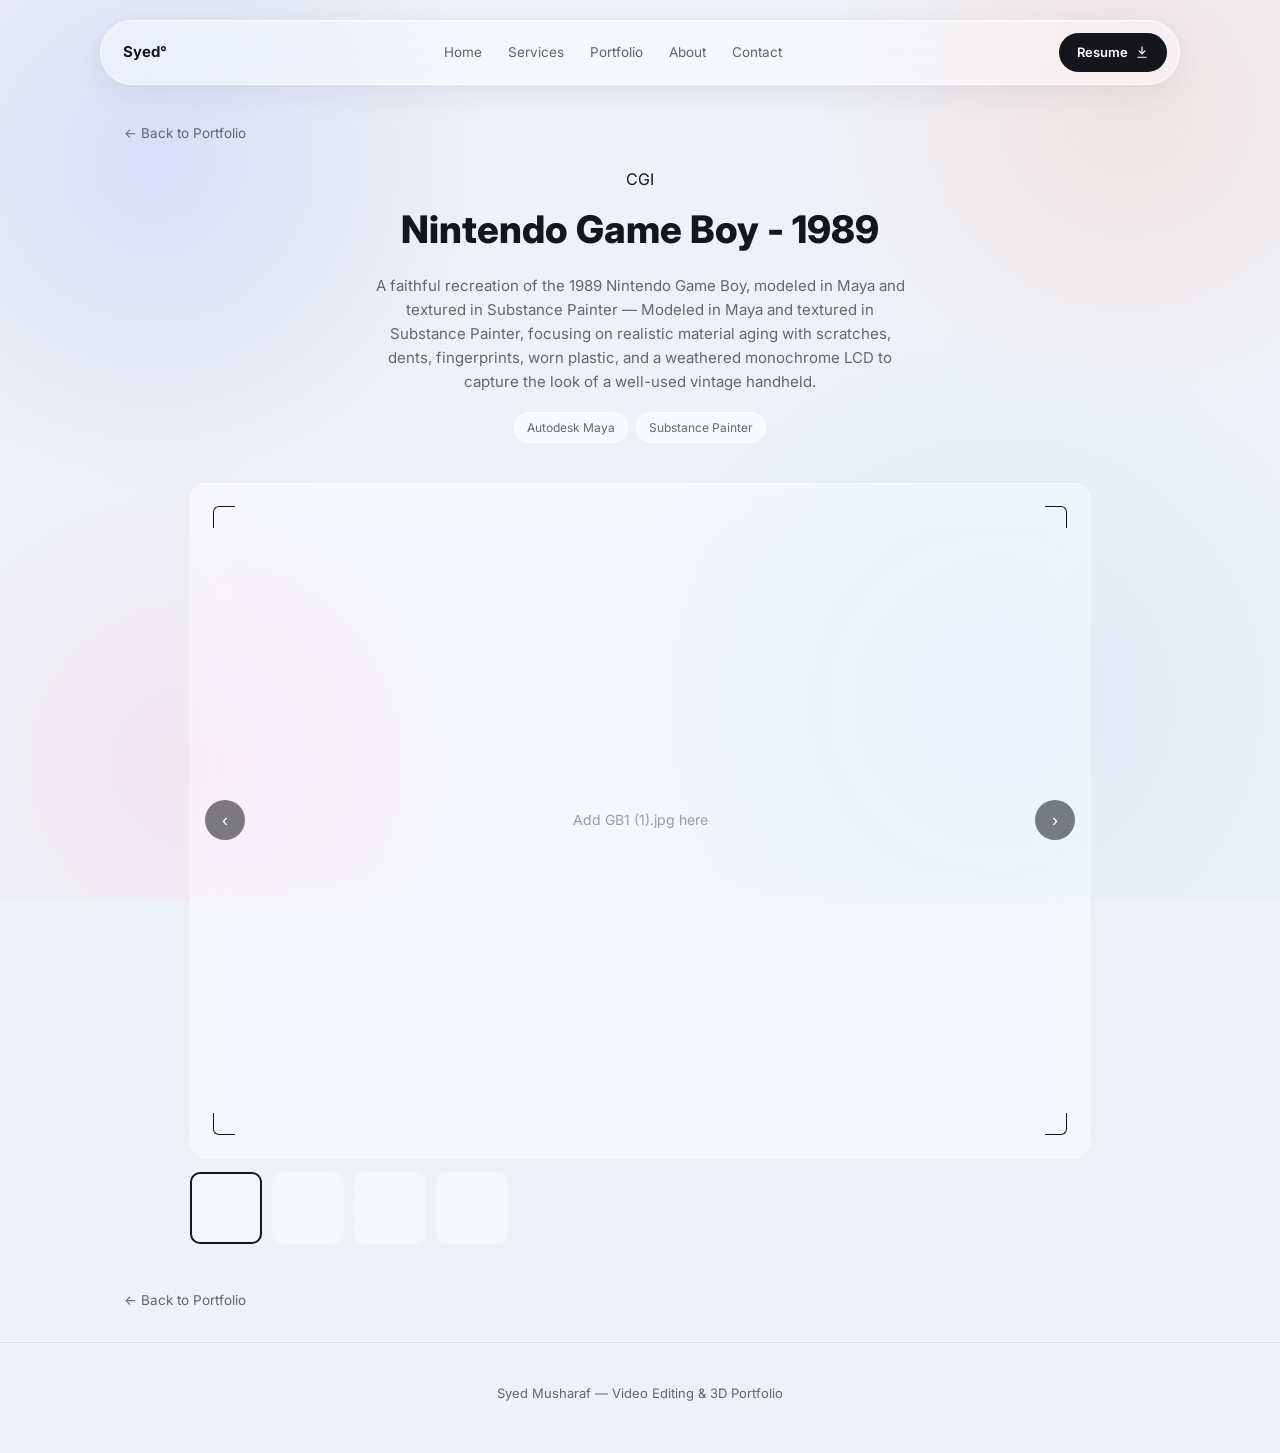
==== project-cgi-01.html @ 4d1d4b52 "Initial portfolio" ====
<!DOCTYPE html>
<html lang="en">
<head>
<meta charset="UTF-8">
<meta name="viewport" content="width=device-width, initial-scale=1.0">
<title>Project 01 — CGI | Syed Musharaf</title>
<meta name="description" content="A CGI project by Syed Musharaf — video editor and 3D artist working across India and Dubai.">
<link rel="preconnect" href="https://fonts.googleapis.com">
<link rel="preconnect" href="https://fonts.gstatic.com" crossorigin>
<link href="https://fonts.googleapis.com/css2?family=Inter:wght@400;500;600;700;800&display=swap" rel="stylesheet">
<link rel="stylesheet" href="site.css">
</head>
<body data-project-id="cgi-01">

<div class="nav-shell">
  <div class="nav">
    <span class="logo">Syed°</span>
    <nav class="nav-links">
      <a href="index.html#hero">Home</a>
      <a href="index.html#services">Services</a>
      <a href="index.html#work">Portfolio</a>
      <a href="index.html#about">About</a>
      <a href="index.html#contact">Contact</a>
    </nav>
    <a class="nav-cta" href="resume.pdf" download>
      Resume
      <svg width="14" height="14" viewBox="0 0 24 24" fill="none" stroke="currentColor" stroke-width="2" stroke-linecap="round" stroke-linejoin="round"><path d="M12 3v12"/><path d="M7 10l5 5 5-5"/><path d="M5 21h14"/></svg>
    </a>
  </div>
</div>

<div class="wrap">
  <a class="back-link" href="index.html#cgi">&larr; Back to Portfolio</a>

  <div class="project-header">
    <div class="eyebrow-c" id="project-category">CGI</div>
    <h1 id="project-title">Loading…</h1>
    <p class="desc" id="project-desc"></p>
    <div class="software-tags" id="project-software"></div>
  </div>

  <div class="gallery">
    <div class="gallery-main" id="gallery-main"></div>
    <div class="thumb-strip" id="thumb-strip"></div>
  </div>

  <a class="back-link back-link-bottom" href="index.html#cgi">&larr; Back to Portfolio</a>
</div>

<footer>Syed Musharaf — Video Editing &amp; 3D Portfolio</footer>

<script src="projects-data.js"></script>
<script src="gallery.js"></script>
</body>
</html>
---- site.css ----
:root{
  --bg: #eef1f6;
  --ink: #14161b;
  --muted: #63666e;
  --line: rgba(20,22,27,0.09);
  --card: #ffffff;
  --pill: #14161b;
  --accent: #6d7bff;
  --accent-2: #ff9a76;
  --placeholder: rgba(255,255,255,0.45);
  --placeholder-text: #9a9ca3;

  --glass: rgba(255,255,255,0.42);
  --glass-strong: rgba(255,255,255,0.65);
  --glass-border: rgba(255,255,255,0.65);
  --glass-blur: 22px;
}
*{ box-sizing: border-box; }
html{ background: var(--bg); }
body{
  margin:0;
  color: var(--ink);
  font-family: 'Inter', sans-serif;
  line-height: 1.6;
  -webkit-font-smoothing: antialiased;
  background:
    radial-gradient(560px circle at 12% 18%, rgba(109,123,255,0.16), transparent 60%),
    radial-gradient(520px circle at 88% 12%, rgba(255,154,118,0.14), transparent 60%),
    radial-gradient(650px circle at 78% 78%, rgba(120,190,255,0.14), transparent 60%),
    radial-gradient(520px circle at 15% 85%, rgba(255,150,190,0.12), transparent 60%),
    var(--bg);
  background-attachment: fixed;
  background-repeat: no-repeat;
}
a{ color:inherit; text-decoration:none; }
.wrap{ max-width: 1080px; margin: 0 auto; padding: 0 24px; }

/* ---------- Floating glass pill nav ---------- */
.nav-shell{
  position: sticky;
  top: 0;
  z-index: 100;
  background: transparent;
  padding: 20px 24px 10px;
}
.nav{
  max-width: 1080px; margin: 0 auto;
  background: var(--glass);
  -webkit-backdrop-filter: blur(var(--glass-blur)) saturate(160%);
  backdrop-filter: blur(var(--glass-blur)) saturate(160%);
  border: 1px solid var(--glass-border);
  box-shadow: 0 8px 32px rgba(31,41,74,0.08);
  border-radius: 999px;
  padding: 12px 12px 12px 22px;
  display:flex; align-items:center; justify-content: space-between;
  color: var(--ink);
}
.logo{ font-weight: 700; font-size: 15px; }
.nav-links{ display:flex; gap: 26px; }
.nav-links a{ font-size: 13.5px; color: rgba(20,22,27,0.65); }
.nav-links a:hover{ color: var(--ink); }
.nav-cta{
  background: var(--pill); color: #fff;
  font-size: 13px; font-weight: 600;
  padding: 9px 18px; border-radius: 999px;
  white-space: nowrap;
  display:flex; align-items:center; gap: 7px;
}
.nav-cta svg{ flex-shrink:0; }
@media (max-width: 760px){ .nav-links{ display:none; } }

/* ---------- Hero (glass panel) ---------- */
#hero{ padding: 10px 24px 0; }
#hero{ position: relative; }
.hero-blobs{
  position: absolute;
  inset: -40px;
  z-index: 0;
  overflow: hidden;
  border-radius: 28px;
  pointer-events: none;
}
.hero-card{ position: relative; z-index: 1; }
.blob{
  position: absolute;
  border-radius: 50%;
  filter: blur(50px);
  opacity: 0.4;
  animation: blobFloat 11s ease-in-out infinite;
}
.blob-a{
  width: 220px; height: 220px;
  background: radial-gradient(circle at 30% 30%, rgba(109,123,255,0.6), transparent 70%);
  top: -50px; left: 8%;
}
.blob-b{
  width: 260px; height: 260px;
  background: radial-gradient(circle at 30% 30%, rgba(255,154,118,0.55), transparent 70%);
  bottom: -70px; right: 12%;
  animation-delay: 2.5s;
}
.blob-c{
  width: 180px; height: 180px;
  background: radial-gradient(circle at 30% 30%, rgba(120,190,255,0.55), transparent 70%);
  top: 35%; right: -40px;
  animation-delay: 5s;
}
@keyframes blobFloat{
  0%, 100%{ transform: translate(0,0) scale(1); }
  50%{ transform: translate(14px,-14px) scale(1.08); }
}
@media (prefers-reduced-motion: reduce){
  .blob{ animation: none; }
}
.hero-card{
  max-width: 1080px; margin: 0 auto;
  position: relative;
  border-radius: 28px;
  overflow: hidden;
  min-height: 520px;
  background: var(--glass);
  -webkit-backdrop-filter: blur(var(--glass-blur)) saturate(160%);
  backdrop-filter: blur(var(--glass-blur)) saturate(160%);
  border: 1px solid var(--glass-border);
  box-shadow: 0 24px 60px rgba(31,41,74,0.12);
  color: var(--ink);
  padding: 34px 34px 42px;
  display:flex; flex-direction:column; justify-content: space-between;
}
.bracket{ position:absolute; width:22px; height:22px; border-color: rgba(20,22,27,0.28); }
.bracket.tl{ top:22px; left:22px; border-top:1.5px solid; border-left:1.5px solid; border-radius: 6px 0 0 0; }
.bracket.tr{ top:22px; right:22px; border-top:1.5px solid; border-right:1.5px solid; border-radius: 0 6px 0 0; }
.bracket.bl{ bottom:22px; left:22px; border-bottom:1.5px solid; border-left:1.5px solid; border-radius: 0 0 0 6px; }
.bracket.br{ bottom:22px; right:22px; border-bottom:1.5px solid; border-right:1.5px solid; border-radius: 0 0 6px 0; }

.hero-columns{ display:flex; gap: 44px; flex: 1; }

.eyebrow{
  display:flex; align-items:center; gap: 8px;
  font-size: 13px; color: rgba(20,22,27,0.65);
  margin-bottom: 14px;
}
.eyebrow::before{ content:""; width:6px; height:6px; border-radius:50%; background: var(--accent); display:inline-block; }
.hero-title{
  font-size: clamp(30px, 4.6vw, 46px);
  font-weight: 800;
  line-height: 1.08;
  margin: 0;
  color: var(--ink);
}

/* Left column: photo, contact */
.hero-left{ display:flex; flex-direction:column; gap: 20px; width: 190px; flex-shrink: 0; }
.hero-photo{
  width: 130px; height: 170px;
  border-radius: 20px;
  background: linear-gradient(160deg, rgba(255,255,255,0.75), rgba(255,255,255,0.30));
  border: 1px solid rgba(255,255,255,0.8);
  box-shadow: 0 16px 32px rgba(31,41,74,0.14);
  display:flex; align-items:center; justify-content:center;
  color: rgba(20,22,27,0.4);
  font-size: 12px; text-align:center;
  overflow:hidden;
}
.hero-photo img{ width:100%; height:100%; object-fit:cover; display:block; }

.hero-contact{ display:flex; flex-direction:column; gap: 9px; }
.contact-line{
  display:flex; align-items:center; gap: 9px;
  font-size: 12.5px; color: rgba(20,22,27,0.7);
}
.contact-line svg{ flex-shrink:0; opacity:0.75; }

/* Right column: titles + meta */
.hero-right{ flex:1; display:flex; flex-direction:column; justify-content:space-between; min-width:0; }
.hero-sub-right{
  font-size: 14.5px; color: rgba(20,22,27,0.7);
  max-width: 460px; margin: 18px 0 0;
}
.hero-meta-row{ display:flex; justify-content:space-between; align-items:center; gap:16px; margin-top: 24px; }
.hero-meta-row .line{ font-size: 12.5px; color: rgba(20,22,27,0.65); }
.hero-icons{ display:flex; gap:10px; }
.hero-icons a{
  width: 28px; height: 28px; border-radius: 50%;
  border: 1px solid rgba(20,22,27,0.3);
  display:flex; align-items:center; justify-content:center;
  font-size: 11px; color: var(--ink);
}

@media (max-width: 780px){
  .hero-columns{ flex-direction: column; gap: 28px; }
  .hero-left{ width: 100%; flex-direction: row; flex-wrap: wrap; align-items:center; }
}

/* ---------- Section heads ---------- */
section{ padding: 48px 24px; }
.head{ text-align:center; margin-bottom: 34px; }
.head .eyebrow-c{
  font-size: 12.5px; letter-spacing: 0.06em; text-transform: uppercase;
  color: var(--muted); margin-bottom: 10px;
}
.head h2{ font-size: clamp(24px, 3.4vw, 34px); margin: 0 0 12px; font-weight: 800; }
.head p{ color: var(--muted); max-width: 46ch; margin: 0 auto; font-size: 14.5px; }

/* ---------- Scroll appear animation ---------- */
.reveal{ opacity: 0; transform: translateY(22px); transition: opacity .7s ease, transform .7s ease; }
.reveal.in-view{ opacity: 1; transform: translateY(0); }
@media (prefers-reduced-motion: reduce){
  .reveal{ transition: none; opacity: 1; transform: none; }
}

/* ---------- Benefits / Services cards (glass) ---------- */
.card-grid{ max-width: 1080px; margin: 0 auto; display:grid; grid-template-columns: repeat(3,1fr); gap: 18px; }
@media (max-width: 820px){ .card-grid{ grid-template-columns: 1fr; } }
.feature{
  background: var(--glass);
  -webkit-backdrop-filter: blur(16px) saturate(150%);
  backdrop-filter: blur(16px) saturate(150%);
  border: 1px solid var(--glass-border);
  box-shadow: 0 10px 30px rgba(31,41,74,0.06);
  border-radius: 16px;
  padding: 26px 22px;
  text-align:center;
  transition: transform .3s ease, box-shadow .3s ease;
}
.feature:hover{ transform: translateY(-4px); box-shadow: 0 16px 36px rgba(31,41,74,0.10); }
.feature .icon{
  width: 34px; height: 34px; margin: 0 auto 16px;
  display:flex; align-items:center; justify-content:center;
}
.feature h3{ font-size: 15.5px; margin: 0 0 8px; font-weight: 700; }
.feature p{ font-size: 13.5px; color: var(--muted); margin: 0 0 14px; }
.feature .tag{
  display:inline-block; font-size: 11.5px; color: var(--ink);
  background: var(--glass-strong); border: 1px solid var(--glass-border);
  border-radius: 999px; padding: 5px 12px;
}

/* ---------- Portfolio grid (video reel) ---------- */
.reel-grid{ max-width: 1080px; margin: 0 auto; display:grid; grid-template-columns: repeat(3,1fr); gap: 22px; }
@media (max-width: 900px){ .reel-grid{ grid-template-columns: repeat(2,1fr); } }
@media (max-width: 560px){ .reel-grid{ grid-template-columns: 1fr; } }
.reel-card .media{
  position: relative;
  aspect-ratio: 9/16;
  border-radius: 16px;
  overflow: hidden;
  background: var(--glass);
  -webkit-backdrop-filter: blur(14px) saturate(150%);
  backdrop-filter: blur(14px) saturate(150%);
  border: 1px solid var(--glass-border);
  display:flex; align-items:center; justify-content:center;
  color: var(--placeholder-text); font-size: 13px;
}
.reel-card .media .bracket{ border-color: rgba(20,22,27,0.3); }
.reel-card .caption{ display:flex; justify-content: space-between; align-items:baseline; margin-top: 14px; }
.reel-card .caption h3{ font-size: 15px; margin:0; font-weight: 700; }
.reel-card .caption .tag{
  font-size: 11.5px; background: var(--glass-strong); border: 1px solid var(--glass-border);
  padding: 4px 10px; border-radius: 999px; color: var(--muted);
}
.reel-card .desc{ font-size: 13px; color: var(--muted); margin: 6px 0 0; }

/* ---------- 3D grid (square renders, clickable cards, glass) ---------- */
.cgi-grid{ max-width: 1080px; margin: 0 auto; display:grid; grid-template-columns: repeat(3,1fr); gap: 22px; }
@media (max-width: 900px){ .cgi-grid{ grid-template-columns: repeat(2,1fr); } }
@media (max-width: 560px){ .cgi-grid{ grid-template-columns: 1fr; } }
.cgi-card{
  display:block;
  border-radius: 16px;
  transition: transform .3s ease, box-shadow .3s ease;
}
.cgi-card:hover{
  transform: translateY(-6px);
  box-shadow: 0 18px 36px rgba(31,41,74,0.14);
}
.cgi-card:focus-visible{ outline: 2px solid var(--ink); outline-offset: 4px; }
.cgi-card .media{
  position: relative;
  aspect-ratio: 1/1;
  border-radius: 16px;
  overflow: hidden;
  background: var(--glass);
  -webkit-backdrop-filter: blur(14px) saturate(150%);
  backdrop-filter: blur(14px) saturate(150%);
  border: 1px solid var(--glass-border);
  display:flex; align-items:center; justify-content:center;
  color: var(--placeholder-text); font-size: 13px;
}
.cgi-card .media img{ width:100%; height:100%; object-fit:cover; position:absolute; inset:0; z-index:0; transition: transform .5s ease; }
.cgi-card:hover .media img{ transform: scale(1.06); }
.cgi-card .media .bracket{ border-color: rgba(20,22,27,0.3); z-index:2; }
.cgi-card .media-fallback{ position:relative; z-index:1; }
.cgi-card .caption{ display:flex; justify-content: space-between; align-items:baseline; margin-top: 14px; }
.cgi-card .caption h3{ font-size: 15px; margin:0; font-weight: 700; }
.cgi-card .caption .tag{
  font-size: 11.5px; background: var(--glass-strong); border: 1px solid var(--glass-border);
  padding: 4px 10px; border-radius: 999px; color: var(--muted);
}
.cgi-card .desc{ font-size: 13px; color: var(--muted); margin: 6px 0 0; }
.cgi-card .desc{ display:none; }

.see-all{ display:block; width: fit-content; margin: 40px auto 0; background: var(--pill); color:#fff; font-size: 13.5px; font-weight:600; padding: 12px 26px; border-radius: 999px; }

/* ---------- About text ---------- */
#about .about-inner{ max-width: 720px; margin: 0 auto; text-align:center; }
#about p{ color: #34363b; font-size: 15.5px; margin: 0 0 14px; }

/* ---------- Experience ---------- */
.exp-list{
  max-width: 780px; margin: 0 auto;
  background: var(--glass);
  -webkit-backdrop-filter: blur(16px) saturate(150%);
  backdrop-filter: blur(16px) saturate(150%);
  border: 1px solid var(--glass-border);
  box-shadow: 0 10px 30px rgba(31,41,74,0.06);
  border-radius: 18px;
  padding: 6px 24px;
}
.exp-item{
  display:grid; grid-template-columns: 150px 1fr; gap: 20px;
  padding: 20px 0; border-top: 1px solid var(--line);
}
.exp-item:first-child{ border-top:none; }
.exp-date{ font-size: 12.5px; color: var(--muted); }
.exp-role{ font-weight: 700; font-size: 15.5px; margin: 0 0 2px; }
.exp-org{ font-size: 13.5px; color: var(--muted); margin: 0; }
@media (max-width: 560px){ .exp-item{ grid-template-columns: 1fr; gap: 4px; } }

footer{ text-align:center; padding: 40px 24px 50px; color: var(--muted); font-size: 13px; border-top: 1px solid var(--line); margin-top: 20px; }

/* ==================================================================
   Project case-study page
   ================================================================== */
.back-link{
  display:inline-flex; align-items:center; gap: 6px;
  font-size: 13.5px; color: var(--muted);
  margin: 28px 0 0;
}
.back-link:hover{ color: var(--ink); }
.back-link-bottom{ margin: 40px 0 10px; }

.project-header{ max-width: 720px; margin: 22px auto 40px; text-align:center; }
.project-header h1{ font-size: clamp(26px, 4vw, 38px); margin: 6px 0 14px; font-weight: 800; }
.project-header .desc{ color: var(--muted); font-size: 15px; max-width: 60ch; margin: 0 auto; }
.software-tags{ display:flex; flex-wrap:wrap; gap: 8px; justify-content:center; margin-top: 18px; }
.software-tags span{
  font-size: 12px; background: var(--glass-strong); border: 1px solid var(--glass-border);
  padding: 5px 12px; border-radius: 999px; color: var(--muted);
}

.gallery{ max-width: 900px; margin: 0 auto; }
.gallery-main{
  position: relative;
  aspect-ratio: 4/3;
  border-radius: 16px;
  overflow: hidden;
  background: var(--glass);
  -webkit-backdrop-filter: blur(16px) saturate(150%);
  backdrop-filter: blur(16px) saturate(150%);
  border: 1px solid var(--glass-border);
}
.gallery-main img{ width:100%; height:100%; object-fit:contain; display:block; transition: transform .5s ease; }
.gallery-main:hover img{ transform: scale(1.06); }
.gallery-main .missing-label{ display:none; }
.gallery-main.missing .missing-label{
  display:flex; align-items:center; justify-content:center;
  position:absolute; inset:0; color: var(--placeholder-text); font-size: 14px; text-align:center; padding: 20px;
}
.gallery-nav-btn{
  position:absolute; top:50%; transform:translateY(-50%);
  width:40px; height:40px; border-radius:50%;
  background: rgba(20,22,27,0.55); color:#fff; border:none;
  display:flex; align-items:center; justify-content:center;
  cursor:pointer; font-size:18px; line-height:1;
  transition: background .2s ease;
}
.gallery-nav-btn:hover{ background: rgba(20,22,27,0.8); }
.gallery-nav-btn.prev{ left:14px; }
.gallery-nav-btn.next{ right:14px; }

.thumb-strip{ display:flex; gap:10px; margin-top:14px; overflow-x:auto; padding-bottom:6px; }
.thumb-item{
  flex:0 0 auto; width:72px; height:72px; border-radius:10px; overflow:hidden;
  cursor:pointer; border:2px solid transparent; background: var(--glass);
  -webkit-backdrop-filter: blur(10px); backdrop-filter: blur(10px);
}
.thumb-item.active{ border-color: var(--ink); }
.thumb-item img{ width:100%; height:100%; object-fit:cover; display:block; }

@media (max-width: 640px){
  .gallery-main{ aspect-ratio: 4/4; }
  .gallery-nav-btn{ width:34px; height:34px; font-size:15px; }
  .thumb-item{ width:56px; height:56px; }
}
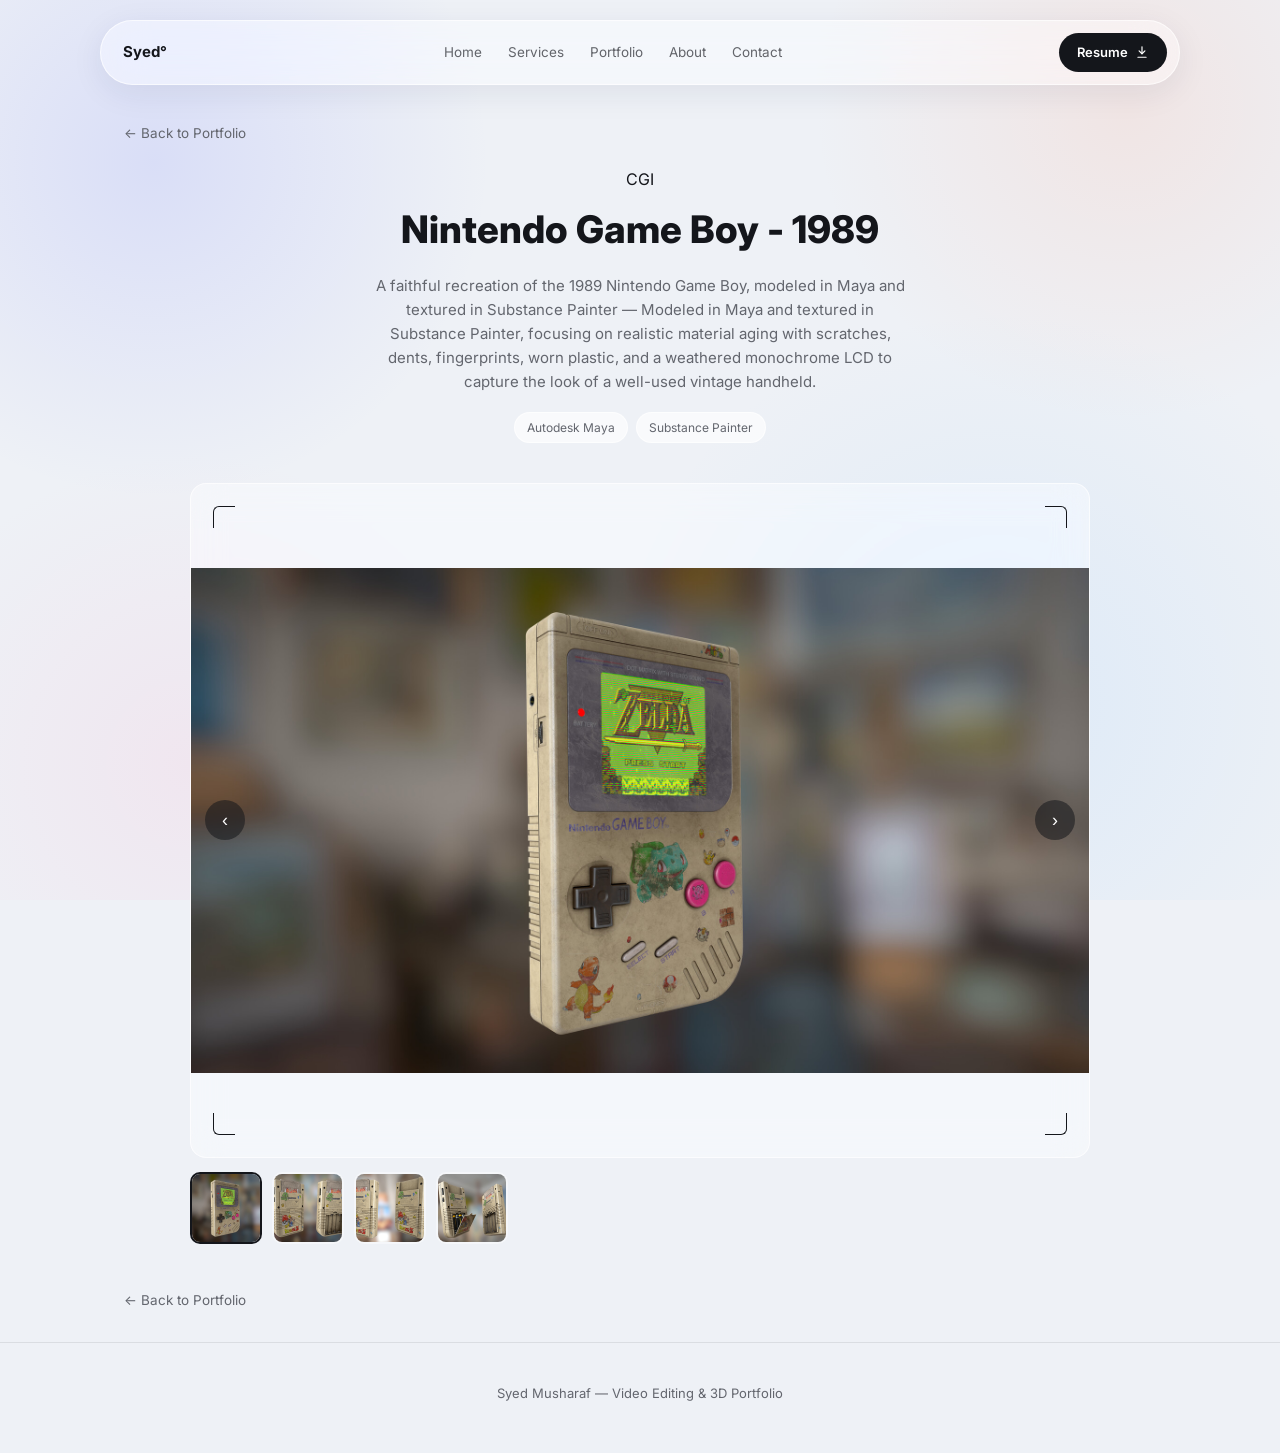
==== commit 245782f0: "Updated hero, reels, CGI projects and profile image" ====
--- a/project-cgi-01.html
+++ b/project-cgi-01.html
@@ -14,13 +14,13 @@
 
 <div class="nav-shell">
   <div class="nav">
-    <span class="logo">Syed°</span>
+    <a class="logo" href="index.html#hero">Syed°</a>
     <nav class="nav-links">
       <a href="index.html#hero">Home</a>
       <a href="index.html#services">Services</a>
       <a href="index.html#work">Portfolio</a>
       <a href="index.html#about">About</a>
-      <a href="index.html#contact">Contact</a>
+      <a href="index.html#hero">Contact</a>
     </nav>
     <a class="nav-cta" href="resume.pdf" download>
       Resume
--- a/site.css
+++ b/site.css
@@ -117,7 +117,7 @@
   position: relative;
   border-radius: 28px;
   overflow: hidden;
-  min-height: 520px;
+  min-height: 440px;
   background: var(--glass);
   -webkit-backdrop-filter: blur(var(--glass-blur)) saturate(160%);
   backdrop-filter: blur(var(--glass-blur)) saturate(160%);
@@ -150,9 +150,9 @@
 }
 
 /* Left column: photo, contact */
-.hero-left{ display:flex; flex-direction:column; gap: 20px; width: 190px; flex-shrink: 0; }
+.hero-left{ display:flex; flex-direction:column; gap: 20px; width: 220px; flex-shrink: 0; }
 .hero-photo{
-  width: 130px; height: 170px;
+  width: 170px; height: 220px;
   border-radius: 20px;
   background: linear-gradient(160deg, rgba(255,255,255,0.75), rgba(255,255,255,0.30));
   border: 1px solid rgba(255,255,255,0.8);
